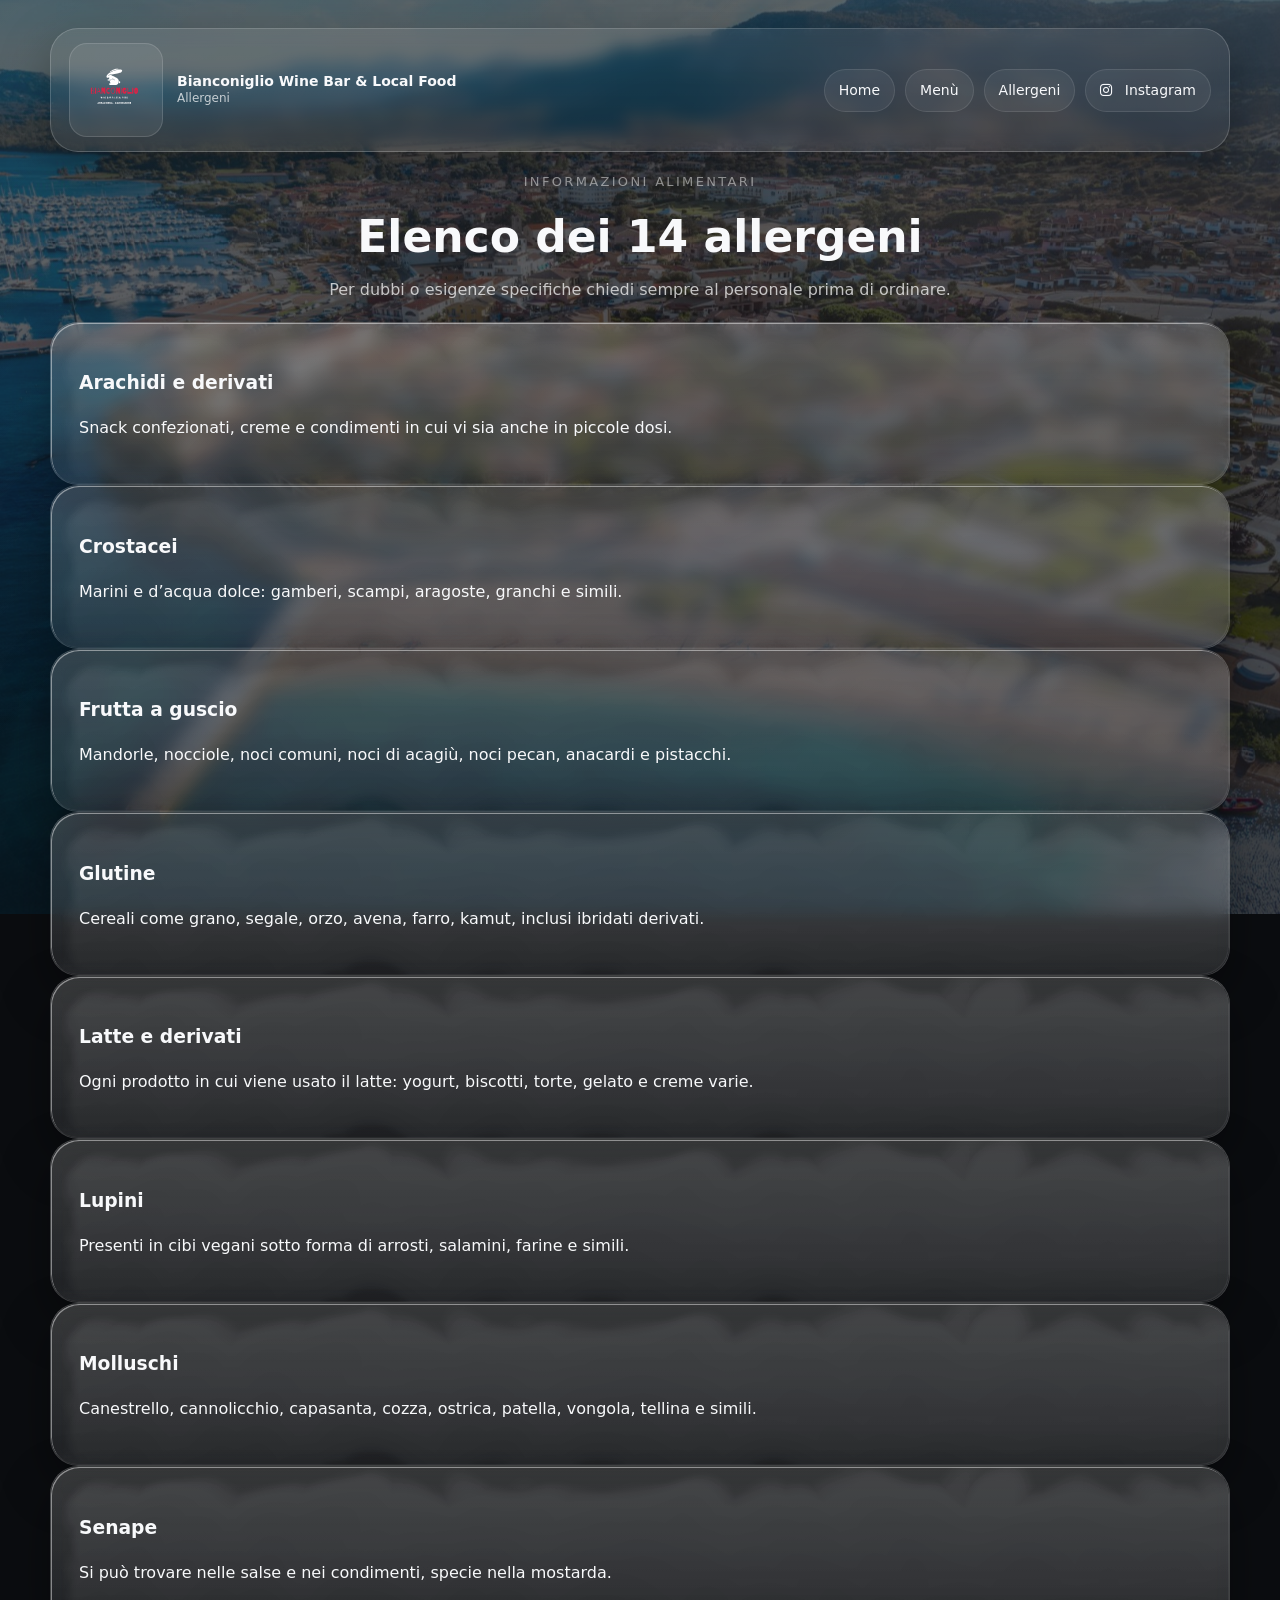
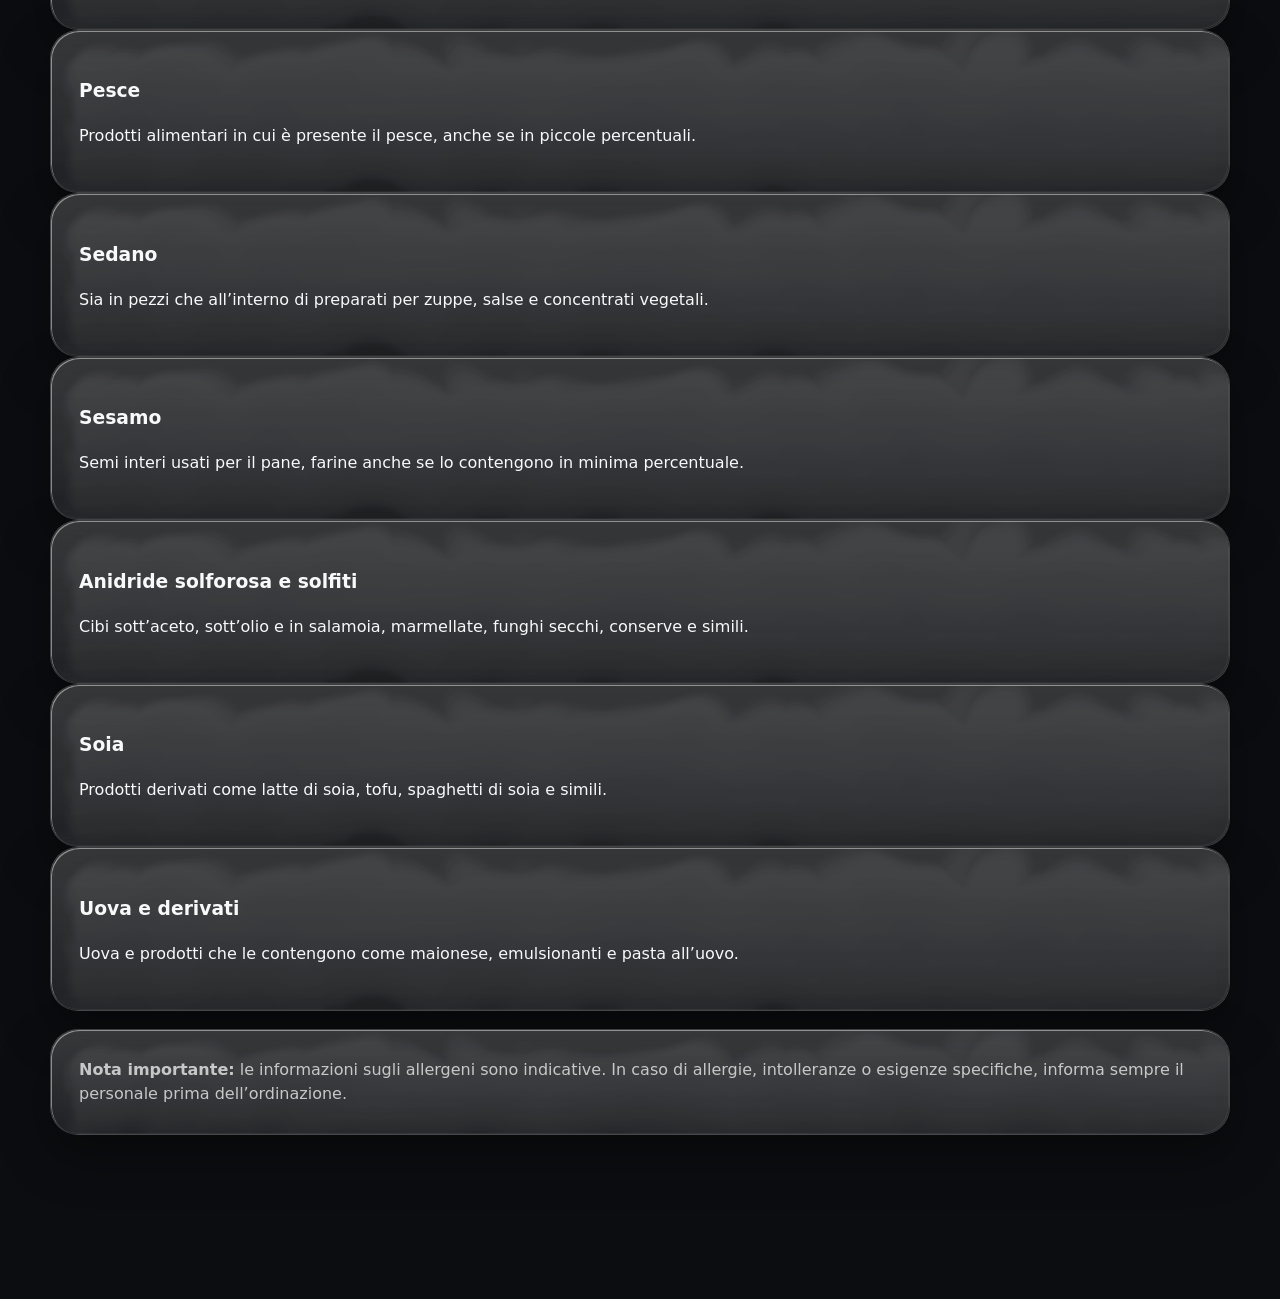
==== allergeni.html @ a88f6ad3 "Add allergeni.html for allergen information" ====
<!doctype html>
<html lang="it">
<head>
  <meta charset="utf-8">
  <meta name="viewport" content="width=device-width, initial-scale=1">
  <meta name="description" content="Elenco allergeni alimentari - Bianconiglio Wine Bar & Local Food">
  <title>Allergeni • Bianconiglio Wine Bar & Local Food</title>

  <link rel="stylesheet" href="styles.css">
  <link rel="stylesheet" href="https://cdnjs.cloudflare.com/ajax/libs/font-awesome/6.4.0/css/all.min.css">
</head>
<body>

  <svg class="svgFilter" aria-hidden="true">
    <filter id="glass-distortion">
      <feTurbulence type="turbulence" baseFrequency="0.008" numOctaves="2" result="noise"></feTurbulence>
      <feDisplacementMap in="SourceGraphic" in2="noise" scale="65"></feDisplacementMap>
    </filter>
  </svg>

  <div id="preloader" aria-label="Caricamento sito">
    <div class="preloaderCard">
      <img src="logo.svg" alt="Logo Bianconiglio" class="preloaderLogo">
      <div class="preloaderLine"></div>
    </div>
  </div>

  <div id="app" class="appHidden">

    <header class="siteHeader" id="siteHeader">
      <div class="container navBar glassCard glassInteractive">
        <a href="index.html" class="brand">
          <div class="brandLogo">
            <img src="logo.svg" alt="Bianconiglio Wine Bar & Local Food">
          </div>
          <div class="brandText">
            <strong>Bianconiglio Wine Bar & Local Food</strong>
            <span>Allergeni</span>
          </div>
        </a>

        <nav class="navLinks">
          <a href="index.html" class="navLink">Home</a>
          <a href="menu.html" class="navLink">Menù</a>
          <a href="#allergeni" class="navLink">Allergeni</a>
          <a href="https://www.instagram.com/bianconigliowinebar2.0/" target="_blank" class="navLink instagramLink">
            <i class="fa-brands fa-instagram"></i> Instagram
          </a>
        </nav>

        <button class="menuToggle" id="menuToggle" aria-label="Apri menu">
          <i class="fa-solid fa-bars"></i>
        </button>
      </div>

      <div class="mobileMenu glassCard" id="mobileMenu">
        <a href="index.html">Home</a>
        <a href="menu.html">Menù</a>
        <a href="#allergeni">Allergeni</a>
        <a href="https://www.instagram.com/bianconigliowinebar2.0/" target="_blank">Instagram</a>
      </div>
    </header>

    <main>
      <section class="menuSection container" id="allergeni" style="padding-top:34px;">
        <div class="sectionHeading reveal">
          <p class="eyebrow">Informazioni alimentari</p>
          <h2>Elenco dei 14 allergeni</h2>
          <p>Per dubbi o esigenze specifiche chiedi sempre al personale prima di ordinare.</p>
        </div>

        <div class="allergenGrid">

          <article class="allergenCard glassCard glassInteractive reveal">
            <div class="glassFilter"></div>
            <div class="glassOverlay"></div>
            <div class="glassSpecular"></div>
            <div class="glassContent">
              <h3>Arachidi e derivati</h3>
              <p>Snack confezionati, creme e condimenti in cui vi sia anche in piccole dosi.</p>
            </div>
          </article>

          <article class="allergenCard glassCard glassInteractive reveal">
            <div class="glassFilter"></div>
            <div class="glassOverlay"></div>
            <div class="glassSpecular"></div>
            <div class="glassContent">
              <h3>Crostacei</h3>
              <p>Marini e d’acqua dolce: gamberi, scampi, aragoste, granchi e simili.</p>
            </div>
          </article>

          <article class="allergenCard glassCard glassInteractive reveal">
            <div class="glassFilter"></div>
            <div class="glassOverlay"></div>
            <div class="glassSpecular"></div>
            <div class="glassContent">
              <h3>Frutta a guscio</h3>
              <p>Mandorle, nocciole, noci comuni, noci di acagiù, noci pecan, anacardi e pistacchi.</p>
            </div>
          </article>

          <article class="allergenCard glassCard glassInteractive reveal">
            <div class="glassFilter"></div>
            <div class="glassOverlay"></div>
            <div class="glassSpecular"></div>
            <div class="glassContent">
              <h3>Glutine</h3>
              <p>Cereali come grano, segale, orzo, avena, farro, kamut, inclusi ibridati derivati.</p>
            </div>
          </article>

          <article class="allergenCard glassCard glassInteractive reveal">
            <div class="glassFilter"></div>
            <div class="glassOverlay"></div>
            <div class="glassSpecular"></div>
            <div class="glassContent">
              <h3>Latte e derivati</h3>
              <p>Ogni prodotto in cui viene usato il latte: yogurt, biscotti, torte, gelato e creme varie.</p>
            </div>
          </article>

          <article class="allergenCard glassCard glassInteractive reveal">
            <div class="glassFilter"></div>
            <div class="glassOverlay"></div>
            <div class="glassSpecular"></div>
            <div class="glassContent">
              <h3>Lupini</h3>
              <p>Presenti in cibi vegani sotto forma di arrosti, salamini, farine e simili.</p>
            </div>
          </article>

          <article class="allergenCard glassCard glassInteractive reveal">
            <div class="glassFilter"></div>
            <div class="glassOverlay"></div>
            <div class="glassSpecular"></div>
            <div class="glassContent">
              <h3>Molluschi</h3>
              <p>Canestrello, cannolicchio, capasanta, cozza, ostrica, patella, vongola, tellina e simili.</p>
            </div>
          </article>

          <article class="allergenCard glassCard glassInteractive reveal">
            <div class="glassFilter"></div>
            <div class="glassOverlay"></div>
            <div class="glassSpecular"></div>
            <div class="glassContent">
              <h3>Senape</h3>
              <p>Si può trovare nelle salse e nei condimenti, specie nella mostarda.</p>
            </div>
          </article>

          <article class="allergenCard glassCard glassInteractive reveal">
            <div class="glassFilter"></div>
            <div class="glassOverlay"></div>
            <div class="glassSpecular"></div>
            <div class="glassContent">
              <h3>Pesce</h3>
              <p>Prodotti alimentari in cui è presente il pesce, anche se in piccole percentuali.</p>
            </div>
          </article>

          <article class="allergenCard glassCard glassInteractive reveal">
            <div class="glassFilter"></div>
            <div class="glassOverlay"></div>
            <div class="glassSpecular"></div>
            <div class="glassContent">
              <h3>Sedano</h3>
              <p>Sia in pezzi che all’interno di preparati per zuppe, salse e concentrati vegetali.</p>
            </div>
          </article>

          <article class="allergenCard glassCard glassInteractive reveal">
            <div class="glassFilter"></div>
            <div class="glassOverlay"></div>
            <div class="glassSpecular"></div>
            <div class="glassContent">
              <h3>Sesamo</h3>
              <p>Semi interi usati per il pane, farine anche se lo contengono in minima percentuale.</p>
            </div>
          </article>

          <article class="allergenCard glassCard glassInteractive reveal">
            <div class="glassFilter"></div>
            <div class="glassOverlay"></div>
            <div class="glassSpecular"></div>
            <div class="glassContent">
              <h3>Anidride solforosa e solfiti</h3>
              <p>Cibi sott’aceto, sott’olio e in salamoia, marmellate, funghi secchi, conserve e simili.</p>
            </div>
          </article>

          <article class="allergenCard glassCard glassInteractive reveal">
            <div class="glassFilter"></div>
            <div class="glassOverlay"></div>
            <div class="glassSpecular"></div>
            <div class="glassContent">
              <h3>Soia</h3>
              <p>Prodotti derivati come latte di soia, tofu, spaghetti di soia e simili.</p>
            </div>
          </article>

          <article class="allergenCard glassCard glassInteractive reveal">
            <div class="glassFilter"></div>
            <div class="glassOverlay"></div>
            <div class="glassSpecular"></div>
            <div class="glassContent">
              <h3>Uova e derivati</h3>
              <p>Uova e prodotti che le contengono come maionese, emulsionanti e pasta all’uovo.</p>
            </div>
          </article>

        </div>

        <div class="menuNotice glassCard reveal" style="margin-top:18px;">
          <div class="glassFilter"></div>
          <div class="glassOverlay"></div>
          <div class="glassSpecular"></div>

          <div class="glassContent">
            <strong>Nota importante:</strong> le informazioni sugli allergeni sono indicative.
            In caso di allergie, intolleranze o esigenze specifiche, informa sempre il personale prima dell’ordinazione.
          </div>
        </div>
      </section>
    </main>

    <footer class="siteFooter container">
      <div class="footerCard glassCard reveal">
        <div class="glassFilter"></div>
        <div class="glassOverlay"></div>
        <div class="glassSpecular"></div>

        <div class="glassContent footerContent">
          <p>© <span id="year"></span> Bianconiglio Wine Bar & Local Food</p>
          <a href="menu.html" class="btn btnGlass">Torna al menù</a>
        </div>
      </div>
    </footer>
  </div>

  <script src="app.js"></script>
</body>
</html>
---- styles.css ----
:root{
  --bg:#0b0d10;
  --text:#f8f9fb;
  --muted:rgba(255,255,255,.72);
  --soft:rgba(255,255,255,.56);

  --glass-bg:rgba(255,255,255,.10);
  --glass-bg-strong:rgba(255,255,255,.16);
  --glass-border:rgba(255,255,255,.18);
  --glass-highlight:rgba(255,255,255,.55);

  --shadow:0 20px 50px rgba(0,0,0,.35);
  --radius:28px;

  --accent:#ffffff;
  --accent-2:rgba(255,255,255,.20);
}

*{
  box-sizing:border-box;
}

html, body{
  width:100%;
  overflow-x:hidden;
}

body{
  margin:0;
  color:var(--text);
  font-family:Inter, system-ui, -apple-system, BlinkMacSystemFont, "Segoe UI", sans-serif;
  background:var(--bg);
  line-height:1.5;
  overflow-x:hidden;
}

/* BACKGROUND GLOBALE */
body::before{
  content:"";
  position:fixed;
  inset:0;
  z-index:-3;
  background:
    linear-gradient(180deg, rgba(10,12,16,.62), rgba(10,12,16,.78)),
    radial-gradient(circle at 20% 15%, rgba(255,255,255,.14), transparent 32%),
    radial-gradient(circle at 80% 0%, rgba(255,255,255,.10), transparent 28%),
    url("cannigione_-_arzachena_rsz.jpg") center/cover no-repeat;
  transform:scale(1.03);
}

body::after{
  content:"";
  position:fixed;
  inset:0;
  z-index:-2;
  background:
    linear-gradient(135deg, rgba(255,255,255,.05), transparent 35%),
    radial-gradient(circle at 70% 20%, rgba(255,255,255,.04), transparent 25%);
  pointer-events:none;
}

img, svg{
  max-width:100%;
  height:auto;
}

a{
  color:inherit;
  text-decoration:none;
}

.container{
  width:min(1180px, calc(100% - 32px));
  margin-inline:auto;
}

.svgFilter{
  position:absolute;
  width:0;
  height:0;
  pointer-events:none;
}

/* PRELOADER */
#preloader{
  position:fixed;
  inset:0;
  z-index:9999;
  display:grid;
  place-items:center;
  background:rgba(8,10,12,.72);
  backdrop-filter:blur(20px);
  -webkit-backdrop-filter:blur(20px);
  transition:opacity .45s ease, visibility .45s ease;
}

#preloader.hide{
  opacity:0;
  visibility:hidden;
}

.preloaderCard{
  width:min(280px, 82vw);
  padding:24px;
  border-radius:30px;
  background:rgba(255,255,255,.10);
  border:1px solid rgba(255,255,255,.18);
  box-shadow:var(--shadow);
  backdrop-filter:blur(18px);
  -webkit-backdrop-filter:blur(18px);
  display:grid;
  place-items:center;
  gap:18px;
}

.preloaderLogo{
  width:90px;
  animation:preLogoPulse 1.3s ease-in-out infinite;
}

.preloaderLine{
  width:70%;
  height:6px;
  border-radius:999px;
  overflow:hidden;
  background:rgba(255,255,255,.10);
  border:1px solid rgba(255,255,255,.14);
}

.preloaderLine::after{
  content:"";
  display:block;
  width:45%;
  height:100%;
  border-radius:999px;
  background:linear-gradient(90deg, transparent, rgba(255,255,255,.95), transparent);
  animation:preLoaderMove 1.1s ease-in-out infinite;
}

@keyframes preLogoPulse{
  0%,100%{ transform:scale(1); opacity:1; }
  50%{ transform:scale(1.06); opacity:.92; }
}

@keyframes preLoaderMove{
  0%{ transform:translateX(-130%); }
  100%{ transform:translateX(260%); }
}

.appHidden{
  opacity:0;
  transform:translateY(8px);
  pointer-events:none;
}

.appVisible{
  opacity:1;
  transform:translateY(0);
  pointer-events:auto;
  transition:opacity .7s ease, transform .7s ease;
}

/* GLASS SYSTEM */
.glassCard{
  position:relative;
  overflow:hidden;
  border-radius:var(--radius);
  background:linear-gradient(180deg, rgba(255,255,255,.08), rgba(255,255,255,.04));
  border:1px solid var(--glass-border);
  box-shadow:var(--shadow);
  backdrop-filter:blur(8px);
  -webkit-backdrop-filter:blur(8px);
}

.glassFilter,
.glassOverlay,
.glassSpecular{
  position:absolute;
  inset:0;
  border-radius:inherit;
  pointer-events:none;
}

.glassFilter{
  z-index:1;
  backdrop-filter:blur(7px);
  -webkit-backdrop-filter:blur(7px);
  filter:url(#glass-distortion) saturate(125%) brightness(1.08);
}

.glassOverlay{
  z-index:2;
  background:linear-gradient(180deg, rgba(255,255,255,.12), rgba(255,255,255,.05));
}

.glassSpecular{
  z-index:3;
  box-shadow:
    inset 1px 1px 0 rgba(255,255,255,.45),
    inset -1px -1px 0 rgba(255,255,255,.06);
}

.glassContent{
  position:relative;
  z-index:4;
  padding:28px;
}

.glassInteractive{
  transition:transform .35s ease, border-color .35s ease, box-shadow .35s ease;
}

.glassInteractive:hover{
  transform:translateY(-4px);
  border-color:rgba(255,255,255,.28);
  box-shadow:0 26px 65px rgba(0,0,0,.4);
}

/* HEADER */
.siteHeader{
  position:sticky;
  top:14px;
  z-index:200;
  padding-top:14px;
}

.navBar{
  min-height:78px;
  display:flex;
  align-items:center;
  justify-content:space-between;
  gap:20px;
  padding:14px 18px;
}

.brand{
  display:flex;
  align-items:center;
  gap:14px;
  min-width:0;
}

.brandLogo{
  width:94px;
  height:94px;
  border-radius:18px;
  display:grid;
  place-items:center;
  background:rgba(255,255,255,.08);
  border:1px solid rgba(255,255,255,.14);
  flex-shrink:0;
}

.brandLogo img{
  width:84px;
}

.brandText{
  display:flex;
  flex-direction:column;
  min-width:0;
}

.brandText strong{
  font-size:14px;
  line-height:1.2;
}

.brandText span{
  font-size:12px;
  color:var(--muted);
}

.navLinks{
  display:flex;
  align-items:center;
  gap:10px;
  flex-wrap:wrap;
}

.navLink{
  padding:10px 14px;
  border-radius:999px;
  background:rgba(255,255,255,.06);
  border:1px solid rgba(255,255,255,.10);
  font-size:14px;
  transition:all .25s ease;
}

.navLink:hover{
  background:rgba(255,255,255,.12);
  border-color:rgba(255,255,255,.22);
}

.instagramLink i{
  margin-right:8px;
}

.menuToggle{
  display:none;
  width:46px;
  height:46px;
  border:none;
  border-radius:14px;
  background:rgba(255,255,255,.10);
  color:var(--text);
  font-size:18px;
  cursor:pointer;
  border:1px solid rgba(255,255,255,.12);
}

.mobileMenu{
  display:none;
  margin-top:10px;
  padding:10px;
}

.mobileMenu a{
  display:block;
  padding:12px 14px;
  border-radius:14px;
  color:var(--text);
}

.mobileMenu a:hover{
  background:rgba(255,255,255,.10);
}

/* HERO */
.hero{
  padding-top:34px;
  padding-bottom:26px;
}

.heroGrid{
  display:grid;
  grid-template-columns:1.4fr .8fr;
  gap:18px;
}

.heroMain,
.heroSide{
  min-width:0;
}

.heroContent{
  min-height:420px;
  display:flex;
  flex-direction:column;
  justify-content:center;
}

.eyebrow{
  margin:0 0 12px;
  font-size:13px;
  text-transform:uppercase;
  letter-spacing:.18em;
  color:var(--soft);
}

.hero h1{
  margin:0 0 18px;
  font-size:clamp(34px, 5vw, 66px);
  line-height:.98;
  max-width:10ch;
}

.heroText{
  max-width:58ch;
  color:var(--muted);
  font-size:16px;
  margin:0 0 24px;
}

.heroActions{
  display:flex;
  flex-wrap:wrap;
  gap:12px;
  margin-bottom:20px;
}

.heroBadges{
  display:flex;
  flex-wrap:wrap;
  gap:10px;
}

.heroBadges span{
  padding:9px 14px;
  border-radius:999px;
  font-size:13px;
  background:rgba(255,255,255,.08);
  border:1px solid rgba(255,255,255,.12);
  color:var(--soft);
}

.sideBlock h3{
  margin:0 0 8px;
  font-size:22px;
}

.sideBlock p{
  margin:0 0 22px;
  color:var(--muted);
}

.fakeQr{
  width:140px;
  height:140px;
  margin:8px auto 24px;
  border-radius:22px;
  border:1px solid rgba(255,255,255,.18);
  background:
    linear-gradient(90deg, rgba(255,255,255,.22) 12px, transparent 12px),
    linear-gradient(rgba(255,255,255,.22) 12px, transparent 12px);
  background-size:24px 24px;
  background-color:rgba(255,255,255,.06);
}

.sideButtons{
  display:grid;
  gap:10px;
}

/* BUTTONS */
.btn{
  display:inline-flex;
  align-items:center;
  justify-content:center;
  gap:10px;
  min-height:48px;
  padding:12px 18px;
  border-radius:16px;
  border:1px solid rgba(255,255,255,.14);
  color:var(--text);
  font-weight:600;
  transition:all .25s ease;
}

.btn:hover{
  transform:translateY(-2px);
}

.btnPrimary{
  background:rgba(255,255,255,.18);
}

.btnPrimary:hover{
  background:rgba(255,255,255,.24);
}

.btnGlass{
  background:rgba(255,255,255,.08);
}

.btnGlass:hover{
  background:rgba(255,255,255,.14);
}

/* SECTIONS */
.menuSection,
.contactSection,
.siteFooter{
  padding-bottom:28px;
}

.sectionHeading{
  text-align:center;
  margin-bottom:20px;
}

.sectionHeading h2{
  margin:0 0 8px;
  font-size:clamp(28px, 4vw, 44px);
}

.sectionHeading p:last-child{
  margin:0;
  color:var(--muted);
}

/* MENU */
.menuGrid{
  display:grid;
  grid-template-columns:repeat(3, 1fr);
  gap:18px;
}

.menuCardHeader{
  display:flex;
  flex-direction:column;
  gap:8px;
  margin-bottom:18px;
}

.menuCardHeader h3{
  margin:0;
  font-size:24px;
}

.menuTag{
  align-self:flex-start;
  padding:8px 12px;
  border-radius:999px;
  font-size:12px;
  color:var(--soft);
  background:rgba(255,255,255,.08);
  border:1px solid rgba(255,255,255,.12);
}

.menuItem{
  display:flex;
  justify-content:space-between;
  gap:16px;
  padding:14px 0;
  border-bottom:1px solid rgba(255,255,255,.10);
}

.menuItem:last-child{
  border-bottom:none;
}

.menuItem strong{
  display:block;
  margin-bottom:4px;
  font-size:15px;
}

.menuItem p{
  margin:0;
  color:var(--muted);
  font-size:14px;
}

.menuItem span{
  white-space:nowrap;
  font-weight:700;
}

.menuNotice{
  margin-top:18px;
}

.menuNotice .glassContent{
  color:var(--muted);
}

/* CONTACT */
.contactGrid{
  display:grid;
  grid-template-columns:repeat(auto-fit, minmax(220px, 1fr));
  gap:18px;
}

.contactCard h3{
  margin:0 0 12px;
  font-size:22px;
  display:flex;
  align-items:center;
  gap:10px;
}

.contactCard p{
  margin:0 0 10px;
  color:var(--muted);
}

/* FOOTER */
.footerContent{
  display:flex;
  align-items:center;
  justify-content:space-between;
  gap:20px;
  flex-wrap:wrap;
}

.footerContent p{
  margin:0;
  color:var(--muted);
}

/* REVEAL */
.reveal{
  opacity:0;
  transform:translateY(24px);
  transition:opacity .7s ease, transform .7s ease;
}

.reveal.show{
  opacity:1;
  transform:translateY(0);
}

/* MOBILE */
@media (max-width: 980px){
  .heroGrid,
  .menuGrid,
  .contactGrid{
    grid-template-columns:1fr;
  }

  .hero h1{
    max-width:none;
  }
}

@media (max-width: 840px){
  .navLinks{
    display:none;
  }

  .menuToggle{
    display:grid;
    place-items:center;
  }

  .mobileMenu.open{
    display:block;
  }

  .siteHeader{
    top:10px;
  }
}

@media (max-width: 640px){
  .container{
    width:min(100% - 20px, 1180px);
  }

  .glassContent{
    padding:22px;
  }

  .heroContent{
    min-height:auto;
  }

  .brandText strong{
    font-size:13px;
  }

  .brandText span{
    font-size:11px;
  }

  .hero h1{
    font-size:34px;
  }

  .btn{
    width:100%;
  }

  .heroActions{
    flex-direction:column;
  }

  .footerContent{
    flex-direction:column;
    align-items:stretch;
  }
}

@media (prefers-reduced-motion: reduce){
  *,
  *::before,
  *::after{
    animation:none !important;
    transition:none !important;
    scroll-behavior:auto !important;
  }
}

/* ABOUT SECTION */
.aboutSection{
  padding-bottom:28px;
}

.aboutGrid{
  display:grid;
  grid-template-columns:1fr 1fr;
  gap:18px;
  margin-bottom:18px;
  align-items:stretch;
}

.aboutGrid.reverse{
  direction:rtl;
}

.aboutGrid.reverse > *{
  direction:ltr;
}

.aboutText{
  color:var(--muted);
  margin:0 0 14px;
}

.aboutImageStack{
  display:grid;
  grid-template-rows:1.2fr .8fr;
  gap:18px;
  min-width:0;
}

.aboutImage{
  overflow:hidden;
}

.aboutImage.tall{
  min-height:420px;
}

.aboutImageInner{
  padding:0;
  height:100%;
}

.aboutImageInner img{
  width:100%;
  height:100%;
  object-fit:cover;
  display:block;
  border-radius:inherit;
  transition:transform .45s ease, filter .45s ease;
}

.aboutImage:hover img{
  transform:scale(1.04);
  filter:saturate(1.06) contrast(1.03);
}

.aboutGallery{
  display:grid;
  grid-template-columns:1.4fr .8fr;
  gap:18px;
}

.galleryWide{
  min-height:360px;
}

@media (max-width: 980px){
  .aboutGrid,
  .aboutGallery{
    grid-template-columns:1fr;
  }

  .aboutGrid.reverse{
    direction:ltr;
  }

  .aboutImageStack{
    grid-template-rows:auto;
  }

  .aboutImage.tall,
  .galleryWide{
    min-height:280px;
  }
}

@media (max-width: 640px){
  .aboutImage.tall,
  .galleryWide{
    min-height:220px;
  }
}

.menuSubTitle{
  margin:22px 0 10px;
  font-size:15px;
  font-weight:700;
  color:rgba(255,255,255,.88);
  letter-spacing:.02em;
}

.menuGridSingle{
  display:grid;
  grid-template-columns:1fr;
  gap:18px;
}

.menuCategoryHeader{
  display:flex;
  flex-direction:column;
  gap:8px;
  margin-bottom:18px;
}

.menuCategoryHeader h3{
  margin:0;
  font-size:30px;
}

.subCategoryGrid{
  display:grid;
  grid-template-columns:repeat(auto-fit, minmax(260px, 1fr));
  gap:16px;
}

.subCategoryBox{
  padding:18px;
  border-radius:22px;
  background:rgba(255,255,255,.06);
  border:1px solid rgba(255,255,255,.10);
  backdrop-filter:blur(10px);
  -webkit-backdrop-filter:blur(10px);
}

.subCategoryBox h4{
  margin:0 0 14px;
  font-size:16px;
  font-weight:700;
  color:rgba(255,255,255,.92);
}
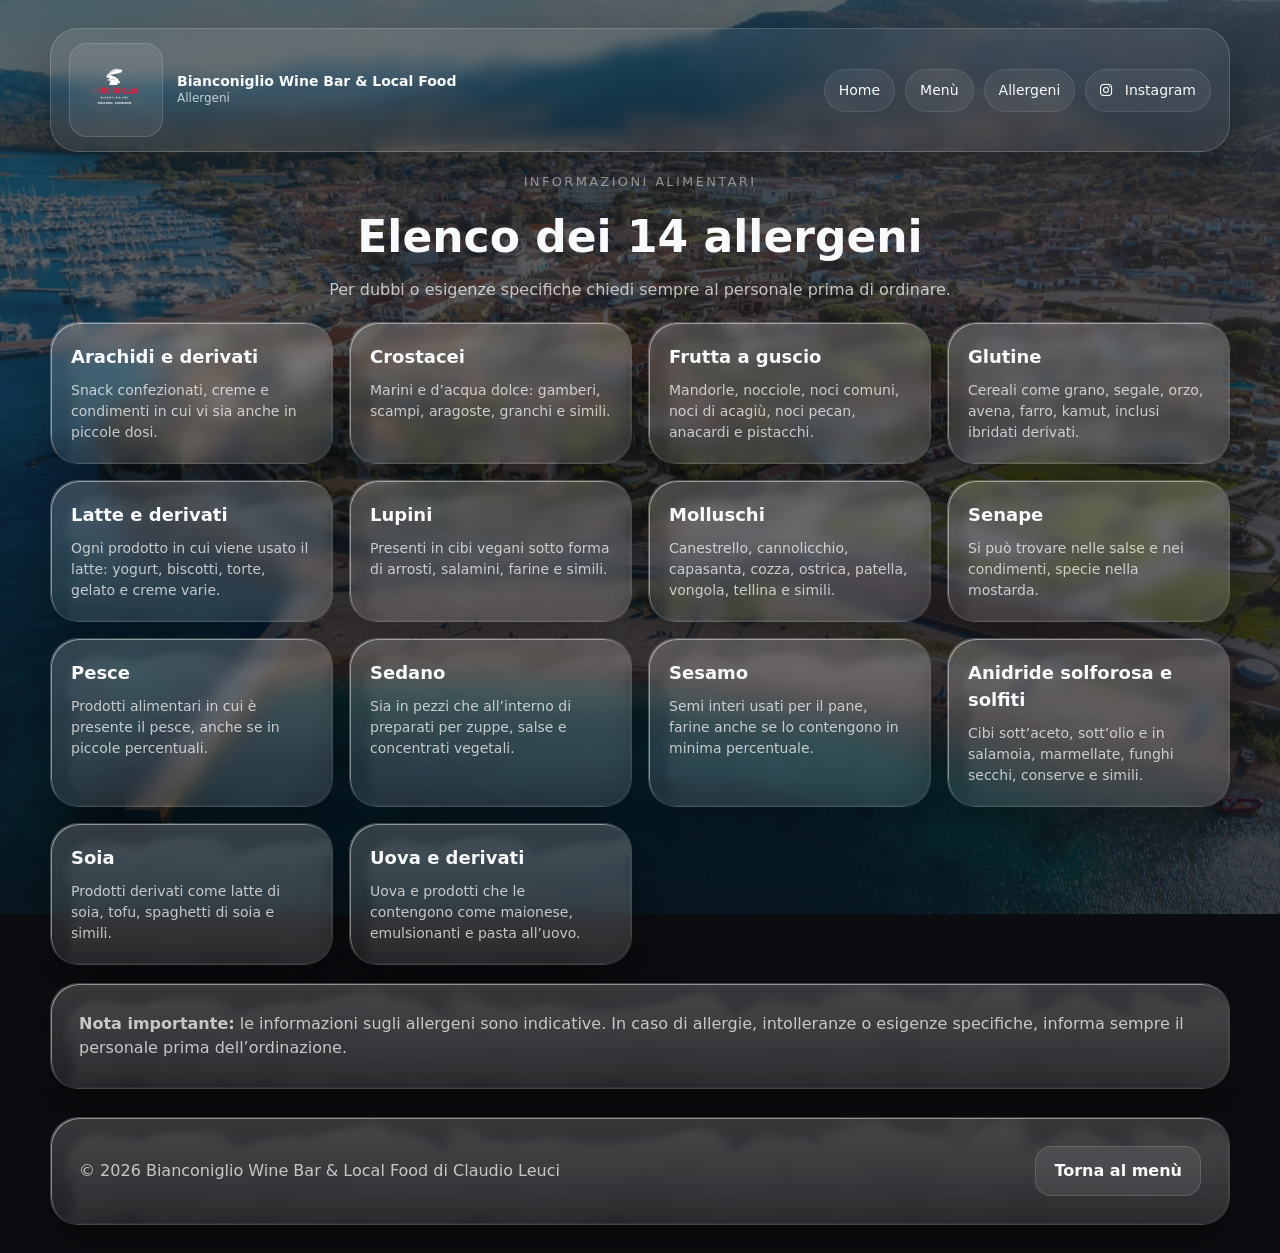
==== commit 7e263cb7: "Update footer text to include owner's name" ====
--- a/allergeni.html
+++ b/allergeni.html
@@ -233,7 +233,7 @@
         <div class="glassSpecular"></div>
 
         <div class="glassContent footerContent">
-          <p>© <span id="year"></span> Bianconiglio Wine Bar & Local Food</p>
+          <p>© <span id="year"></span> Bianconiglio Wine Bar & Local Food di Claudio Leuci</p>
           <a href="menu.html" class="btn btnGlass">Torna al menù</a>
         </div>
       </div>
--- a/styles.css
+++ b/styles.css
@@ -817,4 +817,178 @@
   color:rgba(255,255,255,.92);
 }
 
-
+.menuSectionBlock{
+  margin-bottom:34px;
+}
+
+.menuSectionTitle{
+  margin-bottom:16px;
+}
+
+.menuSectionTitle h3{
+  margin:0;
+  font-size:34px;
+  line-height:1;
+}
+
+.subCategoryGrid{
+  display:grid;
+  grid-template-columns:repeat(auto-fit, minmax(260px, 1fr));
+  gap:16px;
+}
+
+.subCategoryBox{
+  overflow:hidden;
+}
+
+.subCategoryBox .glassContent{
+  padding:20px;
+}
+
+.subCategoryBox h4{
+  margin:0 0 14px;
+  font-size:17px;
+  font-weight:700;
+  color:rgba(255,255,255,.92);
+}
+
+.allergenGrid{
+  display:grid;
+  grid-template-columns:repeat(auto-fit, minmax(260px, 1fr));
+  gap:16px;
+}
+
+.allergenCard .glassContent{
+  padding:20px;
+}
+
+.allergenCard h3{
+  margin:0 0 10px;
+  font-size:18px;
+}
+
+.allergenCard p{
+  margin:0;
+  color:var(--muted);
+  font-size:14px;
+}
+
+/* HERO MENU UNIFICATA */
+.heroSingle{
+  min-width:0;
+}
+
+.heroSingleContent{
+  min-height:320px;
+  display:flex;
+  flex-direction:column;
+  justify-content:center;
+}
+
+.categoryQuickLinks{
+  display:flex;
+  flex-wrap:wrap;
+  gap:12px;
+  margin-top:20px;
+}
+
+.categoryBtn{
+  display:inline-flex;
+  align-items:center;
+  justify-content:center;
+  min-height:48px;
+  padding:12px 18px;
+  border-radius:16px;
+  font-weight:700;
+  border:1px solid rgba(255,255,255,.14);
+  color:#fff;
+  background:rgba(255,255,255,.08);
+  transition:transform .22s ease, background .22s ease, border-color .22s ease, box-shadow .22s ease;
+}
+
+.categoryBtn:hover{
+  transform:translateY(-2px);
+}
+
+.categoryBtn.active{
+  color:#fff;
+  box-shadow:0 10px 24px rgba(0,0,0,.24);
+}
+
+/* COLORI DIVERSI PER CATEGORIA */
+.category-drink{
+  background:rgba(220, 70, 70, .22);
+  border-color:rgba(220, 70, 70, .45);
+}
+.category-drink.active{
+  background:rgba(220, 70, 70, .85);
+}
+
+.category-vini{
+  background:rgba(120, 40, 80, .22);
+  border-color:rgba(120, 40, 80, .45);
+}
+.category-vini.active{
+  background:rgba(120, 40, 80, .88);
+}
+
+.category-birre{
+  background:rgba(184, 120, 20, .22);
+  border-color:rgba(184, 120, 20, .45);
+}
+.category-birre.active{
+  background:rgba(184, 120, 20, .88);
+}
+
+.category-caffe{
+  background:rgba(110, 75, 55, .24);
+  border-color:rgba(110, 75, 55, .45);
+}
+.category-caffe.active{
+  background:rgba(110, 75, 55, .88);
+}
+
+.category-food{
+  background:rgba(40, 130, 90, .22);
+  border-color:rgba(40, 130, 90, .45);
+}
+.category-food.active{
+  background:rgba(40, 130, 90, .88);
+}
+
+/* TASTO RITORNO CATEGORIE */
+.subCategoryBack{
+  margin-top:16px;
+  padding-top:12px;
+  border-top:1px solid rgba(255,255,255,.08);
+}
+
+.backToCategories{
+  display:inline-flex;
+  align-items:center;
+  justify-content:center;
+  min-height:40px;
+  padding:10px 14px;
+  border-radius:12px;
+  font-size:13px;
+  font-weight:600;
+  color:#fff;
+  background:rgba(255,255,255,.10);
+  border:1px solid rgba(255,255,255,.12);
+  transition:all .22s ease;
+}
+
+.backToCategories:hover{
+  background:rgba(255,255,255,.18);
+  transform:translateY(-1px);
+}
+
+@media (max-width: 640px){
+  .categoryQuickLinks{
+    flex-direction:column;
+  }
+
+  .categoryBtn{
+    width:100%;
+  }
+}
